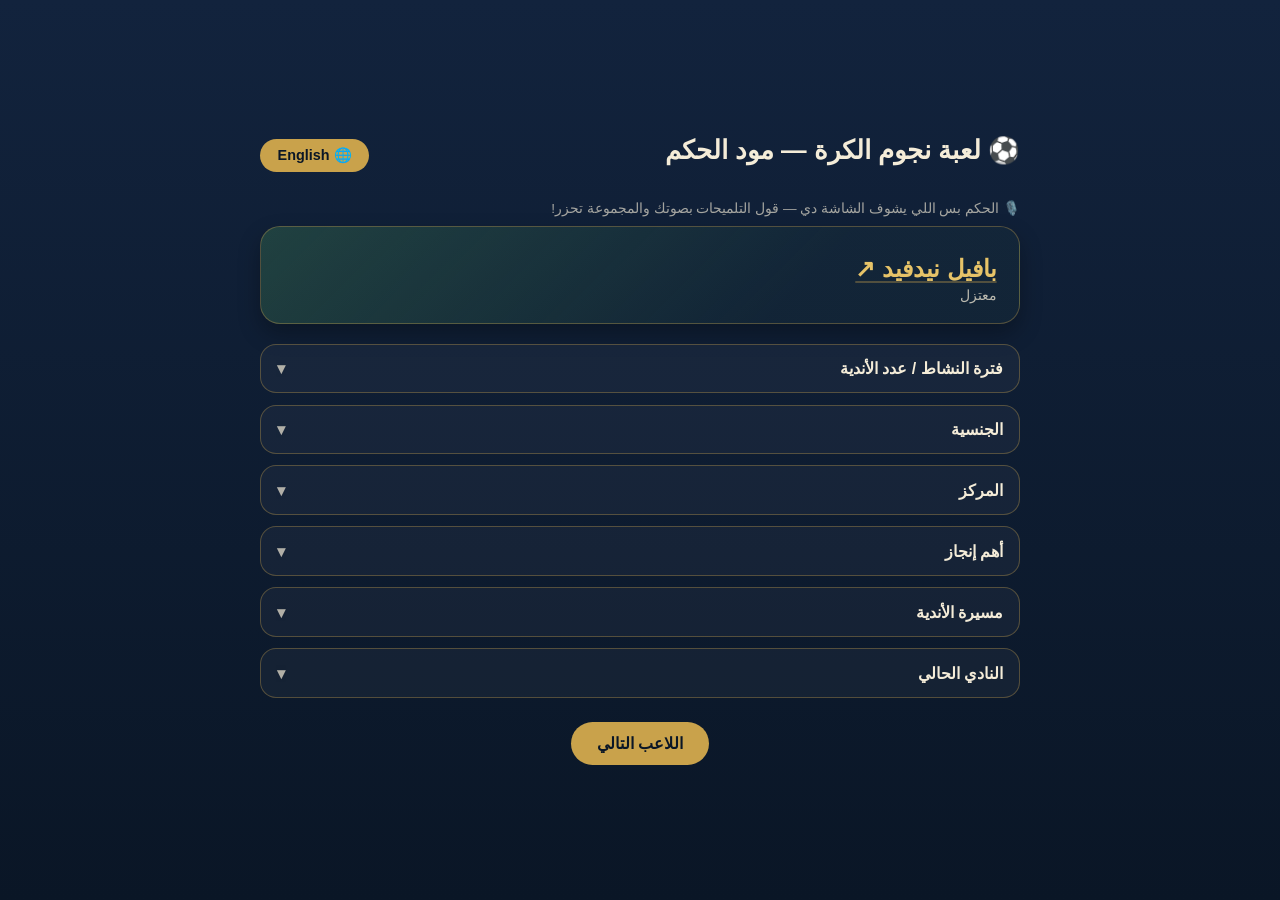
==== index.html @ 00345438 "Add files via upload" ====
<!DOCTYPE html>
<html lang="ar" dir="rtl">
<head>
<meta charset="UTF-8">
<meta name="viewport" content="width=device-width, initial-scale=1, viewport-fit=cover">
<title>لعبة نجوم الكرة — مود الحكم</title>
<link rel="stylesheet" href="style.css">
</head>
<body>
<div id="app"><div class="wrap" id="root"></div></div>

<!-- بيانات اللاعبين: عدّل في الملف ده بس عشان تضيف/تعدّل لاعبين -->
<script src="players-data.js"></script>
<!-- منطق اللعبة نفسه -->
<script src="app.js"></script>
</body>
</html>
---- style.css ----
:root {
  --navy: #12233d;
  --navy-deep: #0a1626;
  --parchment: #f4ecd8;
  --gold: #c9a24b;
  --gold-bright: #e6c368;
  --stamp-red: #a3372c;
  --green: #4c995a;
  --line: rgba(201,162,75,0.35);
  --r-card: 1.25rem;
  --r-inner: 1rem;
  --shadow-card: 0 10px 22px rgba(0,0,0,0.28);
  --shadow-lift: 0 14px 30px rgba(0,0,0,0.4);
}

* { box-sizing: border-box; }

html, body { height: 100%; margin: 0; }

body {
  font-family: Tahoma, "Segoe UI", "Segoe UI Arabic", Arial, sans-serif;
  background: linear-gradient(180deg, var(--navy) 0%, var(--navy-deep) 100%);
  color: var(--parchment);
  min-height: 100vh;
  padding-top: env(safe-area-inset-top, 0px);
  padding-bottom: env(safe-area-inset-bottom, 0px);
}

#app {
  display: flex;
  align-items: safe center;
  justify-content: safe center;
  min-height: 100vh;
  padding: 1.5rem 1rem;
}

.wrap { width: 100%; max-width: 760px; margin: 0 auto; }

h1, h2, h3 { font-weight: 800; margin: 0 0 0.75rem; }
h1 { font-size: 1.6rem; }
h2 { font-size: 1.25rem; }
p { line-height: 1.7; margin: 0.4rem 0; }

.topbar {
  display: flex; justify-content: space-between; align-items: center;
  margin-bottom: 1.25rem; gap: 0.75rem; flex-wrap: wrap;
}

.langbtn, .backbtn {
  border-radius: 999px;
  padding: 0.5rem 1.1rem;
  background: var(--gold);
  color: var(--navy-deep);
  border: none;
  font-weight: 800;
  cursor: pointer;
  transition: transform 0.15s ease;
  font-family: inherit;
  font-size: 0.9rem;
}
.langbtn:hover, .backbtn:hover { transform: scale(1.02); box-shadow: var(--shadow-lift); }

.card {
  border-radius: var(--r-card);
  box-shadow: var(--shadow-card);
  transition: transform 0.15s ease, box-shadow 0.15s ease;
  padding: 1.5rem;
  cursor: pointer;
  border: 1px solid var(--line);
}
.card:hover { transform: scale(1.02); box-shadow: var(--shadow-lift); }

.cat-grid { display: grid; grid-template-columns: 1fr 1fr; gap: 1.1rem; }
@media (max-width: 560px) { .cat-grid { grid-template-columns: 1fr; } }

.cat-card.red { background: linear-gradient(135deg, rgba(163,55,44,0.32), rgba(163,55,44,0.05) 70%); }
.cat-card.green { background: linear-gradient(135deg, rgba(76,153,90,0.32), rgba(76,153,90,0.05) 70%); }

.emoji-circle {
  width: 2.25rem; height: 2.25rem;
  background: rgba(255,255,255,0.14);
  border-radius: 50%;
  display: flex; align-items: center; justify-content: center;
  font-size: 1.2rem;
  margin-bottom: 0.6rem;
}

.pill-btn {
  border-radius: 999px;
  border: none;
  padding: 0.75rem 1.6rem;
  font-weight: 800;
  cursor: pointer;
  transition: transform 0.15s ease, box-shadow 0.15s ease;
  font-family: inherit;
  font-size: 1rem;
}
.pill-btn:hover { transform: scale(1.02); box-shadow: var(--shadow-lift); }
.pill-gold { background: var(--gold); color: var(--navy-deep); }
.pill-red { background: var(--stamp-red); color: var(--parchment); }

.progress-track {
  width: 100%; height: 0.6rem;
  border-radius: 999px;
  background: rgba(255,255,255,0.1);
  overflow: hidden;
  margin: 0.75rem 0 1.25rem;
}
.progress-fill {
  height: 100%;
  border-radius: 999px;
  background: linear-gradient(90deg, var(--stamp-red), var(--gold), var(--green));
  transition: width 0.3s ease;
}

.quiz-card {
  border-radius: var(--r-card);
  box-shadow: var(--shadow-card);
  background: linear-gradient(135deg, rgba(201,162,75,0.18), rgba(201,162,75,0.03) 70%);
  border: 1px solid var(--line);
  padding: 1.5rem;
}

.hints-list { margin: 0.75rem 0 1.1rem; display: flex; flex-direction: column; gap: 0.55rem; }
.hint-line {
  border-radius: var(--r-inner);
  border: 1px solid var(--line);
  background: rgba(255,255,255,0.05);
  padding: 0.7rem 0.9rem;
  display: flex; gap: 0.6rem; align-items: baseline;
}
.hint-line .hl-label { font-weight: 800; color: var(--gold-bright); flex-shrink: 0; }
.hint-line .hl-value { opacity: 0.95; }

.choices { display: flex; flex-direction: column; gap: 0.6rem; margin-top: 0.4rem; }
.choice-btn {
  border-radius: var(--r-inner);
  border: 1.5px solid var(--line);
  background: rgba(255,255,255,0.05);
  color: var(--parchment);
  padding: 0.85rem 1rem;
  font-family: inherit;
  font-size: 1rem;
  font-weight: 600;
  cursor: pointer;
  transition: transform 0.15s ease, box-shadow 0.15s ease, background 0.15s ease;
  text-align: start;
}
.choice-btn:hover:not(:disabled) { transform: scale(1.02); box-shadow: var(--shadow-lift); }
.choice-btn.correct { background: rgba(76,153,90,0.45); border-color: var(--green); }
.choice-btn.wrong { background: rgba(163,55,44,0.45); border-color: var(--stamp-red); }
.choice-btn:disabled { cursor: default; }

.type-row { display: flex; gap: 0.6rem; margin-top: 1rem; }
.type-row input {
  flex: 1;
  border-radius: var(--r-inner);
  border: 1.5px solid var(--line);
  background: rgba(255,255,255,0.06);
  color: var(--parchment);
  padding: 0.75rem 1rem;
  font-family: inherit;
  font-size: 1rem;
}
.type-row input::placeholder { color: rgba(244,236,216,0.5); }

.reveal-panel {
  margin-top: 1.1rem;
  border-radius: var(--r-inner);
  border: 1px solid var(--line);
  padding: 1rem 1.1rem;
  background: rgba(255,255,255,0.06);
}
.feedback { font-weight: 800; margin-bottom: 0.4rem; }
.feedback.ok { color: var(--green); }
.feedback.bad { color: #e08a80; }
.reveal-name { font-size: 1.2rem; font-weight: 800; margin-bottom: 0.3rem; }

.ref-header {
  border-radius: var(--r-card);
  box-shadow: var(--shadow-card);
  background: linear-gradient(135deg, rgba(76,153,90,0.28), rgba(76,153,90,0.05) 70%);
  border: 1px solid var(--line);
  padding: 1.25rem 1.4rem;
  margin-bottom: 1.25rem;
}
.ref-name { font-size: 1.5rem; font-weight: 800; }
.ref-sub { opacity: 0.75; font-size: 0.9rem; margin-top: 0.2rem; }

.hint-card {
  border-radius: var(--r-inner);
  border: 1px solid var(--line);
  margin-bottom: 0.7rem;
  overflow: hidden;
  transition: transform 0.15s ease, box-shadow 0.15s ease;
  background: rgba(255,255,255,0.04);
}
.hint-card:hover { transform: scale(1.01); box-shadow: var(--shadow-lift); }
.hint-head {
  display: flex; align-items: center; gap: 0.7rem;
  padding: 0.9rem 1rem;
  cursor: pointer;
  font-weight: 800;
}
.hint-body { padding: 0 1rem 1rem; display: none; line-height: 1.7; }
.hint-card.open .hint-body { display: block; }
.hint-arrow { margin-inline-start: auto; transition: transform 0.15s ease; opacity: 0.7; }
.hint-card.open .hint-arrow { transform: rotate(180deg); }

.footer-actions { margin-top: 1.5rem; text-align: center; }
.small-note { opacity: 0.65; font-size: 0.85rem; margin-top: 0.5rem; }
a.wiki-link {
  display: inline-block;
  margin-top: 0.5rem;
  color: var(--navy-deep);
  background: var(--gold-bright);
  text-decoration: none;
  font-weight: 800;
  padding: 0.5rem 1rem;
  border-radius: 999px;
  transition: transform 0.15s ease, box-shadow 0.15s ease;
}
a.wiki-link:hover { transform: scale(1.02); box-shadow: var(--shadow-lift); }
a.ref-name-link {
  display: inline-block;
  background: none;
  color: var(--gold-bright);
  padding: 0;
  border-radius: 0;
  font-size: inherit;
  text-decoration: underline;
  text-decoration-color: var(--line);
  text-underline-offset: 4px;
}
a.ref-name-link:hover { transform: none; box-shadow: none; color: var(--gold); }
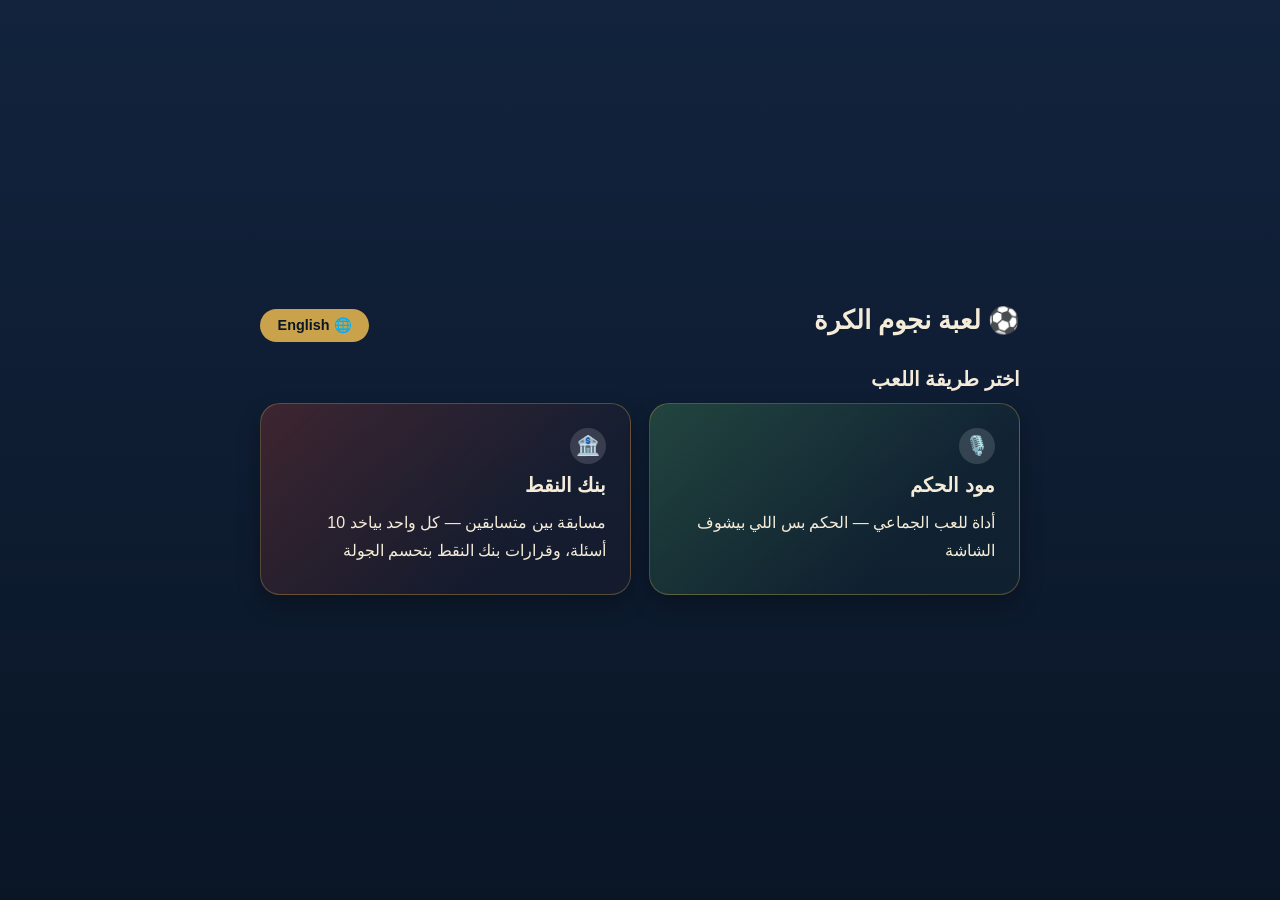
==== commit 11cb5b73: "Add files via upload" ====
--- a/index.html
+++ b/index.html
@@ -11,7 +11,9 @@
 
 <!-- بيانات اللاعبين: عدّل في الملف ده بس عشان تضيف/تعدّل لاعبين -->
 <script src="players-data.js"></script>
-<!-- منطق اللعبة نفسه -->
+<!-- منطق اللعبة المشترك + مود الحكم -->
 <script src="app.js"></script>
+<!-- مود بنك النقط -->
+<script src="bank.js"></script>
 </body>
 </html>
--- a/style.css
+++ b/style.css
@@ -232,4 +232,51 @@
   text-decoration-color: var(--line);
   text-underline-offset: 4px;
 }
-a.ref-name-link:hover { transform: none; box-shadow: none; color: var(--gold); }+a.ref-name-link:hover { transform: none; box-shadow: none; color: var(--gold); }
+
+/* ======= بنك النقط ======= */
+.pill-green { background: var(--green); color: var(--parchment); }
+.pill-bank { background: var(--gold-bright); color: var(--navy-deep); }
+.pill-outline { background: rgba(255,255,255,0.08); color: var(--parchment); border: 1.5px solid var(--line); }
+.pill-btn:disabled {
+  opacity: 0.4;
+  cursor: default;
+  transform: none !important;
+  box-shadow: none !important;
+}
+
+.match-tracker {
+  display: flex; justify-content: space-between; align-items: center;
+  flex-wrap: wrap; gap: 0.5rem;
+  background: rgba(255,255,255,0.05);
+  border: 1px solid var(--line);
+  border-radius: var(--r-inner);
+  padding: 0.6rem 1rem;
+  margin-bottom: 1rem;
+  font-size: 0.9rem;
+}
+.match-tracker .mt-score { font-weight: 800; }
+
+.score-bar {
+  display: grid; grid-template-columns: 1fr 1fr; gap: 0.75rem;
+  margin-bottom: 1rem;
+}
+.score-box {
+  border-radius: var(--r-inner);
+  border: 1px solid var(--line);
+  padding: 0.8rem;
+  text-align: center;
+}
+.score-box.risk { background: linear-gradient(135deg, rgba(163,55,44,0.28), rgba(163,55,44,0.04) 70%); }
+.score-box.banked { background: linear-gradient(135deg, rgba(76,153,90,0.28), rgba(76,153,90,0.04) 70%); }
+.score-label { font-size: 0.8rem; opacity: 0.8; margin-bottom: 0.2rem; }
+.score-val { font-size: 1.6rem; font-weight: 800; }
+
+.bank-actions {
+  display: grid; grid-template-columns: 1fr 1fr 1fr; gap: 0.6rem;
+  margin: 1.1rem 0 0.5rem;
+}
+.bank-actions .pill-btn { padding: 0.75rem 0.5rem; font-size: 0.95rem; }
+@media (max-width: 480px) {
+  .bank-actions { grid-template-columns: 1fr; }
+}
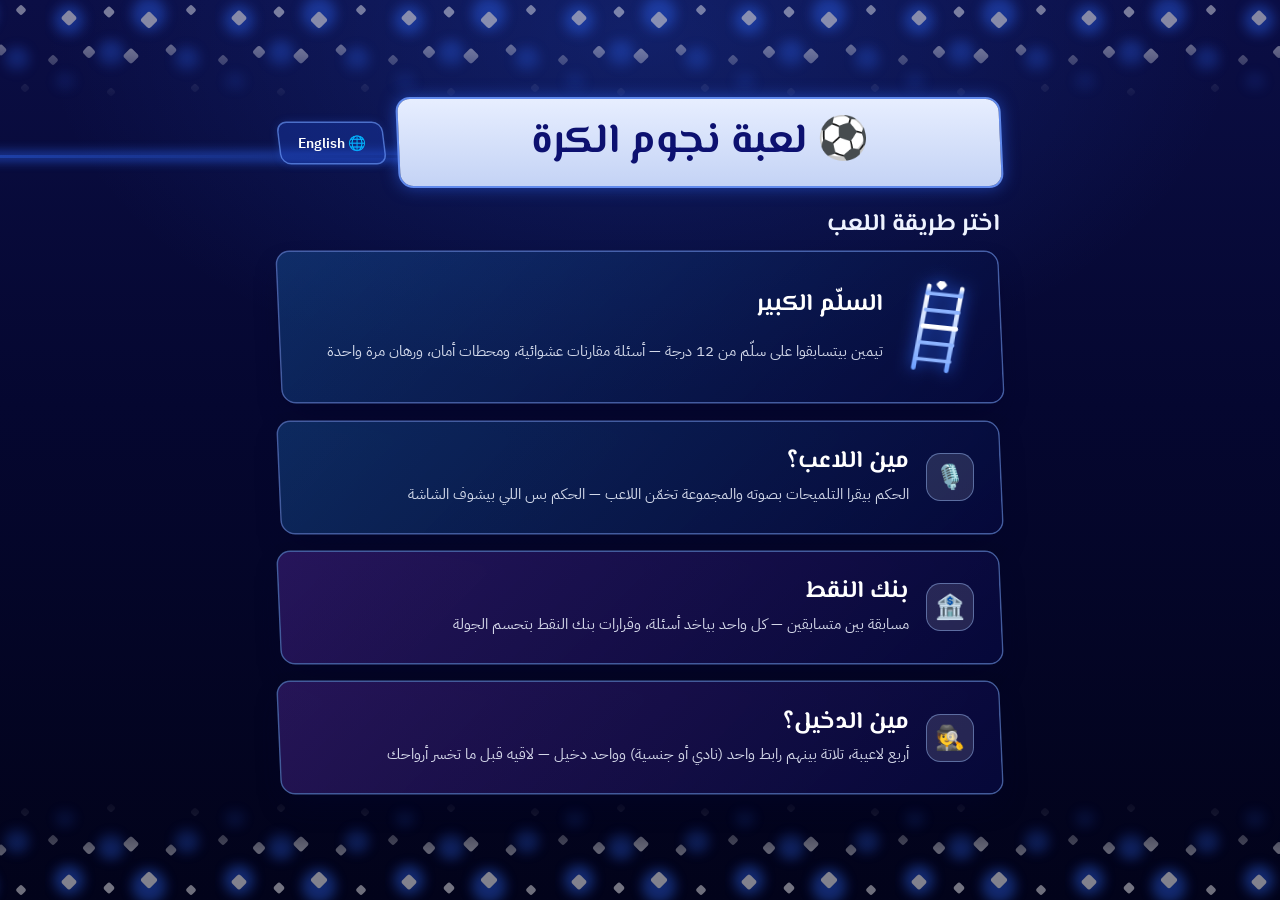
==== commit 1a32e224: "Add files via upload" ====
--- a/index.html
+++ b/index.html
@@ -3,7 +3,16 @@
 <head>
 <meta charset="UTF-8">
 <meta name="viewport" content="width=device-width, initial-scale=1, viewport-fit=cover">
-<title>لعبة نجوم الكرة — مود الحكم</title>
+<title>لعبة نجوم الكرة</title>
+<meta name="description" content="لعبة أسئلة كرة قدم جماعية: مود الحكم، بنك النقط، والسلّم الكبير.">
+<meta name="theme-color" content="#080a42">
+<meta property="og:title" content="لعبة نجوم الكرة">
+<meta property="og:description" content="مود الحكم وبنك النقط والسلّم الكبير — تحدّي أصحابك في معلومات الكرة.">
+<link rel="icon" href="data:image/svg+xml,%3Csvg xmlns='http://www.w3.org/2000/svg' viewBox='0 0 100 100'%3E%3Crect width='100' height='100' rx='22' fill='%231a2fc0'/%3E%3Ctext x='50' y='68' font-size='58' text-anchor='middle'%3E%E2%9A%BD%3C/text%3E%3C/svg%3E">
+<!-- خطوط: El Messiri للعناوين، IBM Plex Sans Arabic للنصوص. لو النت قطع بتتحول لـ Tahoma -->
+<link rel="preconnect" href="https://fonts.googleapis.com">
+<link rel="preconnect" href="https://fonts.gstatic.com" crossorigin>
+<link href="https://fonts.googleapis.com/css2?family=El+Messiri:wght@600;700&family=IBM+Plex+Sans+Arabic:wght@400;500;600;700&display=swap" rel="stylesheet">
 <link rel="stylesheet" href="style.css">
 </head>
 <body>
@@ -11,9 +20,19 @@
 
 <!-- بيانات اللاعبين: عدّل في الملف ده بس عشان تضيف/تعدّل لاعبين -->
 <script src="players-data.js"></script>
+<!-- بيانات البطولات والدوريات: عدّل هنا عشان تضيف/تعدّل بطولة -->
+<script src="competitions-data.js"></script>
+<!-- بيانات الأندية: عدّل هنا عشان تضيف/تعدّل نادي -->
+<script src="clubs-data.js"></script>
+<!-- بيانات الهدافين التاريخيين والأرقام القياسية: عدّل هنا عشان تضيف/تعدّل رقم -->
+<script src="records-scorers-data.js"></script>
+<!-- مود السلّم الكبير (لازم يتحمّل قبل app.js لأن الصفحة الرئيسية بتقرا نصوصه) -->
+<script src="ladder.js"></script>
 <!-- منطق اللعبة المشترك + مود الحكم -->
 <script src="app.js"></script>
 <!-- مود بنك النقط -->
 <script src="bank.js"></script>
+<!-- مود مين الدخيل؟ (لازم بعد bank.js) -->
+<script src="intruder.js"></script>
 </body>
 </html>
--- a/style.css
+++ b/style.css
@@ -1,282 +1,269 @@
+/* ======= لعبة نجوم الكرة — ستايل "استوديو المسابقات": أزرق ليلي + لوحات بيضا مائلة + توهج نيون ======= */
 :root {
-  --navy: #12233d;
-  --navy-deep: #0a1626;
-  --parchment: #f4ecd8;
-  --gold: #c9a24b;
-  --gold-bright: #e6c368;
-  --stamp-red: #a3372c;
-  --green: #4c995a;
-  --line: rgba(201,162,75,0.35);
-  --r-card: 1.25rem;
-  --r-inner: 1rem;
-  --shadow-card: 0 10px 22px rgba(0,0,0,0.28);
-  --shadow-lift: 0 14px 30px rgba(0,0,0,0.4);
-}
+  --navy: #0a0c3c;
+  --navy-deep: #03041c;
+  --parchment: #eef3ff;
+  --gold: #3d7bff;          /* لون التمييز الوحيد: أزرق كهربي (اسم المتغير قديم عشان باقي الملفات) */
+  --gold-bright: #8db4ff;
+  --stamp-red: #ff5468;
+  --green: #27d68c;
+  --ink: #0d1170;
+  --glow: #2f6bff;
+  --line: rgba(120,165,255,0.38);
+  --r-card: 1.1rem;
+  --r-inner: 0.75rem;
+  --r-chip: 0.5rem;
+  --sk: -7deg;
+  --skp: -2.5deg;
+  --halo: 0 0 0 2px rgba(110,155,255,0.85), 0 0 16px 2px rgba(47,107,255,0.5);
+  --halo-up: 0 0 0 2px rgba(150,185,255,1), 0 0 24px 4px rgba(47,107,255,0.7);
+  --shadow-card: 0 14px 30px -10px rgba(2,4,40,0.7);
+  --shadow-lift: 0 20px 38px -12px rgba(2,4,40,0.85);
+  --ease: cubic-bezier(0.2, 0.8, 0.2, 1);
+  --font-display: "El Messiri", "IBM Plex Sans Arabic", Tahoma, sans-serif;
+}
+html[dir="rtl"] { --sk: 7deg; --skp: 2.5deg; }
 
 * { box-sizing: border-box; }
-
-html, body { height: 100%; margin: 0; }
+html { min-height: 100%; background: #02031a; }
+html, body { margin: 0; overflow-x: hidden; }
 
 body {
-  font-family: Tahoma, "Segoe UI", "Segoe UI Arabic", Arial, sans-serif;
-  background: linear-gradient(180deg, var(--navy) 0%, var(--navy-deep) 100%);
+  font-family: "IBM Plex Sans Arabic", Tahoma, "Segoe UI", "Segoe UI Arabic", Arial, sans-serif;
+  font-variant-numeric: tabular-nums;
+  -webkit-font-smoothing: antialiased;
+  background:
+    radial-gradient(60rem 36rem at 50% 4%, rgba(47,107,255,0.20), transparent 62%),
+    linear-gradient(180deg, #0b0e45 0%, #050730 45%, #02031a 100%);
+  background-color: #02031a;
+  background-repeat: no-repeat;
+  background-attachment: fixed;
   color: var(--parchment);
-  min-height: 100vh;
+  min-height: 100vh; min-height: 100dvh;
   padding-top: env(safe-area-inset-top, 0px);
   padding-bottom: env(safe-area-inset-bottom, 0px);
-}
-
-#app {
-  display: flex;
-  align-items: safe center;
-  justify-content: safe center;
-  min-height: 100vh;
-  padding: 1.5rem 1rem;
-}
-
-.wrap { width: 100%; max-width: 760px; margin: 0 auto; }
-
-h1, h2, h3 { font-weight: 800; margin: 0 0 0.75rem; }
-h1 { font-size: 1.6rem; }
-h2 { font-size: 1.25rem; }
-p { line-height: 1.7; margin: 0.4rem 0; }
-
-.topbar {
-  display: flex; justify-content: space-between; align-items: center;
-  margin-bottom: 1.25rem; gap: 0.75rem; flex-wrap: wrap;
-}
-
-.langbtn, .backbtn {
-  border-radius: 999px;
-  padding: 0.5rem 1.1rem;
-  background: var(--gold);
-  color: var(--navy-deep);
-  border: none;
-  font-weight: 800;
-  cursor: pointer;
-  transition: transform 0.15s ease;
-  font-family: inherit;
-  font-size: 0.9rem;
-}
-.langbtn:hover, .backbtn:hover { transform: scale(1.02); box-shadow: var(--shadow-lift); }
-
-.card {
-  border-radius: var(--r-card);
-  box-shadow: var(--shadow-card);
-  transition: transform 0.15s ease, box-shadow 0.15s ease;
-  padding: 1.5rem;
-  cursor: pointer;
-  border: 1px solid var(--line);
-}
-.card:hover { transform: scale(1.02); box-shadow: var(--shadow-lift); }
-
-.cat-grid { display: grid; grid-template-columns: 1fr 1fr; gap: 1.1rem; }
+  position: relative;
+}
+
+/* شرايط الإضاءة (الـ bokeh) فوق وتحت */
+body::before, body::after {
+  content: ""; position: fixed; left: 0; right: 0; height: 104px; z-index: 0; pointer-events: none; opacity: 0.5;
+  background: url("data:image/svg+xml,%3Csvg xmlns='http://www.w3.org/2000/svg' width='170' height='110'%3E%3Cdefs%3E%3Cfilter id='b' x='-60%25' y='-60%25' width='220%25' height='220%25'%3E%3CfeGaussianBlur stdDeviation='6'/%3E%3C/filter%3E%3C/defs%3E%3Cg filter='url(%23b)' fill='%232f6bff' opacity='.75'%3E%3Ccircle cx='24' cy='20' r='15'/%3E%3Ccircle cx='104' cy='14' r='17'/%3E%3Ccircle cx='66' cy='54' r='13'/%3E%3Ccircle cx='142' cy='60' r='12'/%3E%3Ccircle cx='20' cy='84' r='10'/%3E%3C/g%3E%3Cg fill='%23fff'%3E%3Crect width='12' height='12' rx='3' transform='translate(24 18) rotate(45) translate(-6 -6)'/%3E%3Crect width='9' height='9' rx='2.5' transform='translate(64 12) rotate(45) translate(-4.5 -4.5)' opacity='.9'/%3E%3Crect width='13' height='13' rx='3' transform='translate(104 20) rotate(45) translate(-6.5 -6.5)'/%3E%3Crect width='8' height='8' rx='2' transform='translate(146 10) rotate(45) translate(-4 -4)' opacity='.85'/%3E%3Crect width='10' height='10' rx='3' transform='translate(44 52) rotate(45) translate(-5 -5)' opacity='.9'/%3E%3Crect width='12' height='12' rx='3' transform='translate(86 56) rotate(45) translate(-6 -6)'/%3E%3Crect width='9' height='9' rx='2.5' transform='translate(126 50) rotate(45) translate(-4.5 -4.5)' opacity='.8'/%3E%3Crect width='8' height='8' rx='2' transform='translate(8 60) rotate(45) translate(-4 -4)' opacity='.7'/%3E%3Crect width='7' height='7' rx='2' transform='translate(66 92) rotate(45) translate(-3.5 -3.5)' opacity='.55'/%3E%3Crect width='7' height='7' rx='2' transform='translate(150 88) rotate(45) translate(-3.5 -3.5)' opacity='.5'/%3E%3C/g%3E%3C/svg%3E") repeat-x center top / 170px 110px;
+}
+body::before { top: 0; -webkit-mask-image: linear-gradient(#000 35%, transparent); mask-image: linear-gradient(#000 35%, transparent); }
+body::after { bottom: 0; transform: scaleY(-1); -webkit-mask-image: linear-gradient(#000 35%, transparent); mask-image: linear-gradient(#000 35%, transparent); }
+
+#app { display: flex; align-items: safe center; justify-content: safe center; min-height: 100vh; min-height: 100dvh; padding: 5rem 1rem 5.5rem; position: relative; z-index: 1; }
+.wrap { width: 100%; max-width: 720px; margin: 0 auto; }
+
+h1, h2, h3 { font-family: var(--font-display); font-weight: 700; margin: 0 0 0.75rem; line-height: 1.25; text-wrap: balance; }
+h1 { font-size: clamp(1.9rem, 6vw, 2.6rem); }
+h2 { font-size: 1.5rem; }
+h3 { font-size: 1.15rem; color: var(--gold-bright); }
+p { line-height: 1.75; margin: 0.4rem 0; max-width: 65ch; text-wrap: pretty; }
+html[lang="en"] :is(h1, h2) { text-transform: uppercase; letter-spacing: 0.02em; }
+html[lang="en"] .quiz-card > h2 { font-size: 1.3rem; }
+
+/* ---------- مبدأ "اللوحة المائلة": الخلفية على ::before عشان النص يفضل مستقيم ---------- */
+.pill-btn, .choice-btn, .langbtn, .backbtn, .feedback, .card, .ref-header, .intr-link,
+.quiz-card > :is(h1, h2), .topbar h1 { position: relative; isolation: isolate; }
+.pill-btn::before, .choice-btn::before, .langbtn::before, .backbtn::before, .feedback::before, .card::before, .ref-header::before, .intr-link::before,
+.quiz-card > :is(h1, h2)::before, .topbar h1::before {
+  content: ""; position: absolute; inset: 0; z-index: -1; pointer-events: none;
+  transform: skewX(var(--sk)); border-radius: 0.55rem;
+  background: var(--bg, #fff); box-shadow: var(--fx, var(--halo));
+  transition: box-shadow 0.25s var(--ease), background 0.25s;
+}
+.card::before, .ref-header::before, .intr-link::before, .quiz-card > :is(h1, h2)::before, .topbar h1::before { transform: skewX(var(--skp)); border-radius: 0.8rem; }
+
+/* ---------- العناوين = لوحة بيضا + خط مضيء بيخرج لحد حافة الشاشة ---------- */
+.quiz-card > :is(h1, h2), .topbar h1, .intr-link {
+  --bg: linear-gradient(180deg, #e7eeff, #c4d3f5);
+  color: var(--ink); text-align: center; padding: 1.1rem 1.6rem; margin-bottom: 1.4rem;
+}
+.topbar h1 { flex: 1 1 60%; margin: 0; }
+.quiz-card > :is(h1, h2)::after, .topbar h1::after, .intr-link::after {
+  content: ""; position: absolute; top: 64%; height: 3px; width: 100vw; z-index: -2; pointer-events: none;
+  inset-inline-end: 50%; background: linear-gradient(to left, var(--glow), rgba(47,107,255,0));
+  box-shadow: 0 0 12px 1px var(--glow);
+}
+html[dir="rtl"] .quiz-card > :is(h1, h2)::after, html[dir="rtl"] .topbar h1::after, html[dir="rtl"] .intr-link::after { background: linear-gradient(to right, var(--glow), rgba(47,107,255,0)); }
+.topbar h1::after { inset-inline-end: auto; inset-inline-start: 50%; }
+
+.topbar { display: flex; justify-content: space-between; align-items: center; margin-bottom: 1.5rem; gap: 1rem; flex-wrap: wrap; }
+
+/* ---------- الأزرار ---------- */
+.pill-btn, .choice-btn, .langbtn, .backbtn { border: none; background: transparent; cursor: pointer; font-family: inherit; transition: transform 0.2s var(--ease), filter 0.2s; }
+.pill-btn:hover:not(:disabled), .choice-btn:hover:not(:disabled), .langbtn:hover, .backbtn:hover { transform: translateY(-2px); }
+.pill-btn:hover:not(:disabled)::before, .choice-btn:hover:not(:disabled)::before, .langbtn:hover::before, .backbtn:hover::before { box-shadow: var(--halo-up); }
+.pill-btn:active:not(:disabled), .choice-btn:active:not(:disabled), .langbtn:active, .backbtn:active { transform: scale(0.97); transition-duration: 0.08s; }
+
+.langbtn, .backbtn { --bg: rgba(30,70,200,0.35); --fx: 0 0 0 1.5px rgba(110,155,255,0.65), 0 0 10px rgba(47,107,255,0.3); color: #fff; padding: 0.55rem 1.1rem; font-weight: 600; font-size: 0.9rem; }
+
+.pill-btn { color: var(--ink); padding: 0.8rem 1.9rem; min-height: 3rem; font-family: var(--font-display); font-weight: 700; font-size: 1.15rem; --bg: linear-gradient(180deg, #e7eeff, #c6d5f6); }
+html[lang="en"] .pill-btn { text-transform: uppercase; letter-spacing: 0.03em; }
+.pill-gold { --bg: linear-gradient(180deg, #e7eeff, #c6d5f6); }
+.pill-bank { --bg: linear-gradient(180deg, #5b92ff, #2f6bff); color: #fff; }
+.pill-green { --bg: linear-gradient(180deg, #4ff0aa, #1fc47e); color: #032414; --fx: 0 0 0 2px rgba(150,255,210,0.9), 0 0 20px 3px rgba(39,214,140,0.6); }
+.pill-red { --bg: linear-gradient(180deg, #ff7384, #ee3f56); color: #fff; --fx: 0 0 0 2px rgba(255,160,170,0.9), 0 0 20px 3px rgba(255,84,104,0.6); }
+.pill-outline { --bg: rgba(255,255,255,0.05); color: var(--parchment); --fx: 0 0 0 1.5px rgba(110,155,255,0.45); }
+.pill-btn:disabled { opacity: 0.4; cursor: default; transform: none !important; }
+.pill-btn:disabled::before { box-shadow: none !important; }
+
+/* ---------- الاختيارات = شرايط بيضا بحروف A/B/C/D ---------- */
+.choices { display: flex; flex-direction: column; gap: 0.85rem; margin-top: 0.6rem; counter-reset: opt; }
+.choice-btn { --bg: linear-gradient(180deg, #e3ebff, #c2d1f2); color: var(--ink); min-height: 3.2rem; padding: 0.75rem 3.4rem; font-size: 1.05rem; font-weight: 600; text-align: center; }
+.choice-btn::after { counter-increment: opt; content: counter(opt, upper-alpha); position: absolute; inset-inline-start: 1.3rem; top: 50%; transform: translateY(-50%); font-family: var(--font-display); font-weight: 700; font-size: 1.1rem; color: var(--glow); }
+.choices.order .choice-btn::after { display: none; }
+.choice-btn:disabled { cursor: default; }
+.choice-btn:disabled:not(.correct):not(.wrong) { opacity: 0.72; }
+.choice-btn.correct { --bg: linear-gradient(180deg, #4ff0aa, #1fc47e); --fx: 0 0 0 2px rgba(150,255,210,0.95), 0 0 22px 4px rgba(39,214,140,0.65); color: #032414; }
+.choice-btn.wrong { --bg: linear-gradient(180deg, #ff7384, #ee3f56); --fx: 0 0 0 2px rgba(255,160,170,0.95), 0 0 22px 4px rgba(255,84,104,0.6); color: #fff; }
+.choice-btn.correct::after, .choice-btn.wrong::after { color: inherit; }
+
+/* ---------- الكروت ---------- */
+.card { cursor: pointer; padding: 1.6rem 1.5rem; --bg: linear-gradient(135deg, rgba(40,80,220,0.34), rgba(6,9,60,0.88)); --fx: 0 0 0 1.5px rgba(120,165,255,0.55), 0 14px 30px -10px rgba(2,4,40,0.8); transition: transform 0.25s var(--ease); }
+.card:hover { transform: translateY(-4px); --fx: var(--halo); }
+.cat-grid { display: grid; grid-template-columns: 1fr 1fr; gap: 1.4rem; }
 @media (max-width: 560px) { .cat-grid { grid-template-columns: 1fr; } }
-
-.cat-card.red { background: linear-gradient(135deg, rgba(163,55,44,0.32), rgba(163,55,44,0.05) 70%); }
-.cat-card.green { background: linear-gradient(135deg, rgba(76,153,90,0.32), rgba(76,153,90,0.05) 70%); }
-
-.emoji-circle {
-  width: 2.25rem; height: 2.25rem;
-  background: rgba(255,255,255,0.14);
-  border-radius: 50%;
-  display: flex; align-items: center; justify-content: center;
-  font-size: 1.2rem;
-  margin-bottom: 0.6rem;
-}
-
-.pill-btn {
-  border-radius: 999px;
-  border: none;
-  padding: 0.75rem 1.6rem;
-  font-weight: 800;
-  cursor: pointer;
-  transition: transform 0.15s ease, box-shadow 0.15s ease;
-  font-family: inherit;
-  font-size: 1rem;
-}
-.pill-btn:hover { transform: scale(1.02); box-shadow: var(--shadow-lift); }
-.pill-gold { background: var(--gold); color: var(--navy-deep); }
-.pill-red { background: var(--stamp-red); color: var(--parchment); }
-
-.progress-track {
-  width: 100%; height: 0.6rem;
-  border-radius: 999px;
-  background: rgba(255,255,255,0.1);
-  overflow: hidden;
-  margin: 0.75rem 0 1.25rem;
-}
-.progress-fill {
-  height: 100%;
-  border-radius: 999px;
-  background: linear-gradient(90deg, var(--stamp-red), var(--gold), var(--green));
-  transition: width 0.3s ease;
-}
-
-.quiz-card {
-  border-radius: var(--r-card);
-  box-shadow: var(--shadow-card);
-  background: linear-gradient(135deg, rgba(201,162,75,0.18), rgba(201,162,75,0.03) 70%);
-  border: 1px solid var(--line);
-  padding: 1.5rem;
-}
-
-.hints-list { margin: 0.75rem 0 1.1rem; display: flex; flex-direction: column; gap: 0.55rem; }
-.hint-line {
-  border-radius: var(--r-inner);
-  border: 1px solid var(--line);
-  background: rgba(255,255,255,0.05);
-  padding: 0.7rem 0.9rem;
-  display: flex; gap: 0.6rem; align-items: baseline;
-}
-.hint-line .hl-label { font-weight: 800; color: var(--gold-bright); flex-shrink: 0; }
-.hint-line .hl-value { opacity: 0.95; }
-
-.choices { display: flex; flex-direction: column; gap: 0.6rem; margin-top: 0.4rem; }
-.choice-btn {
-  border-radius: var(--r-inner);
-  border: 1.5px solid var(--line);
-  background: rgba(255,255,255,0.05);
-  color: var(--parchment);
-  padding: 0.85rem 1rem;
-  font-family: inherit;
-  font-size: 1rem;
-  font-weight: 600;
-  cursor: pointer;
-  transition: transform 0.15s ease, box-shadow 0.15s ease, background 0.15s ease;
-  text-align: start;
-}
-.choice-btn:hover:not(:disabled) { transform: scale(1.02); box-shadow: var(--shadow-lift); }
-.choice-btn.correct { background: rgba(76,153,90,0.45); border-color: var(--green); }
-.choice-btn.wrong { background: rgba(163,55,44,0.45); border-color: var(--stamp-red); }
-.choice-btn:disabled { cursor: default; }
-
-.type-row { display: flex; gap: 0.6rem; margin-top: 1rem; }
-.type-row input {
-  flex: 1;
-  border-radius: var(--r-inner);
-  border: 1.5px solid var(--line);
-  background: rgba(255,255,255,0.06);
-  color: var(--parchment);
-  padding: 0.75rem 1rem;
-  font-family: inherit;
-  font-size: 1rem;
-}
-.type-row input::placeholder { color: rgba(244,236,216,0.5); }
-
-.reveal-panel {
-  margin-top: 1.1rem;
-  border-radius: var(--r-inner);
-  border: 1px solid var(--line);
-  padding: 1rem 1.1rem;
-  background: rgba(255,255,255,0.06);
-}
-.feedback { font-weight: 800; margin-bottom: 0.4rem; }
-.feedback.ok { color: var(--green); }
-.feedback.bad { color: #e08a80; }
-.reveal-name { font-size: 1.2rem; font-weight: 800; margin-bottom: 0.3rem; }
-
-.ref-header {
-  border-radius: var(--r-card);
-  box-shadow: var(--shadow-card);
-  background: linear-gradient(135deg, rgba(76,153,90,0.28), rgba(76,153,90,0.05) 70%);
-  border: 1px solid var(--line);
-  padding: 1.25rem 1.4rem;
-  margin-bottom: 1.25rem;
-}
-.ref-name { font-size: 1.5rem; font-weight: 800; }
-.ref-sub { opacity: 0.75; font-size: 0.9rem; margin-top: 0.2rem; }
-
-.hint-card {
-  border-radius: var(--r-inner);
-  border: 1px solid var(--line);
-  margin-bottom: 0.7rem;
-  overflow: hidden;
-  transition: transform 0.15s ease, box-shadow 0.15s ease;
-  background: rgba(255,255,255,0.04);
-}
-.hint-card:hover { transform: scale(1.01); box-shadow: var(--shadow-lift); }
-.hint-head {
-  display: flex; align-items: center; gap: 0.7rem;
-  padding: 0.9rem 1rem;
-  cursor: pointer;
-  font-weight: 800;
-}
-.hint-body { padding: 0 1rem 1rem; display: none; line-height: 1.7; }
+.cat-card.red { --bg: linear-gradient(135deg, rgba(100,50,180,0.36), rgba(6,9,60,0.88)); }
+.cat-card.green { --bg: linear-gradient(135deg, rgba(30,110,190,0.34), rgba(6,9,60,0.88)); }
+.cat-card h2 { color: #fff; margin-bottom: 0.3rem; }
+.cat-card p { opacity: 0.88; font-size: 0.95rem; }
+/* كل الكروت بعرض كامل بنفس الشكل. السلّم (الأحدث) فوق، والدخيل تحت خالص */
+.cat-grid { grid-template-columns: 1fr; gap: 1.2rem; }
+.cat-card { display: grid; grid-template-columns: auto 1fr; column-gap: 1.1rem; align-items: center; padding: 1.5rem 1.6rem; }
+.cat-card:nth-child(3) { order: -1; padding-block: 1.8rem; }
+.cat-card .emoji-circle, .cat-card .ladder-art { grid-row: span 2; margin: 0; }
+.cat-card h2, .cat-card p { grid-column: 2; margin-block: 0.1rem; }
+.cat-card:nth-child(3) .ladder-art { width: 4.6rem; height: 5.8rem; filter: drop-shadow(0 0 8px rgba(47,107,255,0.9)); transform: rotate(6deg); }
+.cat-card:nth-child(3):hover .ladder-art { transform: rotate(0deg) scale(1.05); }
+.ladder-art { transition: transform 0.35s var(--ease); }
+@media (max-width: 560px) { .cat-card:nth-child(3) .ladder-art { width: 3.4rem; height: 4.4rem; } .cat-card { padding: 1.3rem 1.2rem; column-gap: 0.9rem; } }
+.cat-card { animation: rise 0.55s var(--ease) backwards; }
+.cat-card:nth-child(3) { animation-delay: 0.05s; }
+.cat-card:nth-child(1) { animation-delay: 0.12s; }
+.cat-card:nth-child(2) { animation-delay: 0.19s; }
+.cat-card:nth-child(4) { animation-delay: 0.26s; }
+@keyframes rise { from { opacity: 0; transform: translateY(14px); } }
+.emoji-circle { width: 3rem; height: 3rem; border-radius: 0.9rem; font-size: 1.5rem; background: rgba(255,255,255,0.12); border: 1px solid rgba(160,195,255,0.45); display: flex; align-items: center; justify-content: center; margin-bottom: 0.8rem; }
+
+.quiz-card { padding: 0; background: none; border: 0; box-shadow: none; }
+
+/* ---------- لوحات داكنة (معلومات) ---------- */
+.hints-list { margin: 0.9rem 0 1.2rem; display: flex; flex-direction: column; gap: 0.6rem; }
+.hint-line, .hint-card, .reveal-panel, .score-box, .match-tracker {
+  border: 1px solid var(--line); background: linear-gradient(180deg, rgba(30,46,170,0.2), rgba(5,8,55,0.7)); box-shadow: inset 0 1px 0 rgba(255,255,255,0.08);
+}
+.hint-line { border-radius: var(--r-chip); padding: 0.7rem 0.95rem; display: flex; gap: 0.6rem; align-items: baseline; }
+.hint-line .hl-label { font-weight: 700; color: var(--gold-bright); flex-shrink: 0; }
+.hint-line .hl-value { opacity: 0.96; }
+
+.type-row { display: flex; gap: 0.7rem; margin-top: 1rem; }
+.type-row input, .text-input { width: 100%; border-radius: var(--r-inner); border: 1.5px solid var(--line); background: rgba(3,5,40,0.75); color: var(--parchment); padding: 0.8rem 1rem; font-family: inherit; font-size: 1rem; transition: border-color 0.2s, box-shadow 0.2s; }
+.type-row input { flex: 1; width: auto; }
+.text-input { margin-top: 0.4rem; }
+.type-row input::placeholder, .text-input::placeholder { color: rgba(238,243,255,0.5); }
+.type-row input:focus, .text-input:focus { outline: none; border-color: #8db4ff; box-shadow: 0 0 0 3px rgba(47,107,255,0.4); }
+
+.reveal-panel { margin-top: 1.3rem; border-radius: 1rem 0.5rem 1rem 0.5rem; padding: 1.1rem 1.2rem; }
+.feedback { display: inline-block; font-family: var(--font-display); font-size: 1.25rem; font-weight: 700; padding: 0.3rem 1.5rem; margin-bottom: 0.7rem; color: #03210f; --bg: linear-gradient(180deg, #4ff0aa, #1fc47e); --fx: 0 0 16px rgba(39,214,140,0.6); }
+html[lang="en"] .feedback { text-transform: uppercase; }
+.feedback.ok { color: #032414; }
+.feedback.bad { color: #fff; --bg: linear-gradient(180deg, #ff7384, #ee3f56); --fx: 0 0 16px rgba(255,84,104,0.6); }
+.reveal-name { font-family: var(--font-display); font-weight: 700; font-size: 1.45rem; margin-bottom: 0.3rem; }
+
+.progress-track { width: 100%; height: 0.7rem; border-radius: 999px; background: rgba(255,255,255,0.12); overflow: hidden; margin: 0.75rem 0 1.25rem; }
+.progress-fill { height: 100%; border-radius: 999px; background: linear-gradient(90deg, #ff5468, #3d7bff, #27d68c); box-shadow: 0 0 10px rgba(61,123,255,0.8); transition: width 0.3s ease; }
+
+/* ---------- مود الحكم ---------- */
+.ref-header { padding: 1.4rem 1.6rem; margin-bottom: 1.5rem; text-align: center; --bg: linear-gradient(180deg, #e7eeff, #c4d3f5); --fx: 0 0 0 2px rgba(135,178,255,0.9), 0 0 24px 3px rgba(47,107,255,0.6); color: var(--ink); }
+.ref-name { font-family: var(--font-display); font-size: 1.9rem; font-weight: 700; }
+.ref-sub { opacity: 0.7; font-size: 0.95rem; margin-top: 0.2rem; }
+.hint-card { border-radius: var(--r-inner); margin-bottom: 0.8rem; overflow: hidden; transition: transform 0.2s var(--ease), box-shadow 0.2s var(--ease), border-color 0.2s; }
+.hint-card:hover { transform: translateY(-2px); border-color: rgba(170,200,255,0.8); box-shadow: 0 0 18px rgba(47,107,255,0.45); }
+.hint-head { display: flex; align-items: center; gap: 0.7rem; padding: 0.95rem 1.1rem; cursor: pointer; font-family: var(--font-display); font-weight: 700; font-size: 1.1rem; }
+.hint-body { padding: 0 1.1rem 1.1rem; display: none; line-height: 1.7; }
+.hint-card.open { border-color: rgba(170,200,255,0.85); }
 .hint-card.open .hint-body { display: block; }
-.hint-arrow { margin-inline-start: auto; transition: transform 0.15s ease; opacity: 0.7; }
+.hint-arrow { margin-inline-start: auto; transition: transform 0.2s; opacity: 0.8; }
 .hint-card.open .hint-arrow { transform: rotate(180deg); }
 
-.footer-actions { margin-top: 1.5rem; text-align: center; }
-.small-note { opacity: 0.65; font-size: 0.85rem; margin-top: 0.5rem; }
-a.wiki-link {
-  display: inline-block;
-  margin-top: 0.5rem;
-  color: var(--navy-deep);
-  background: var(--gold-bright);
-  text-decoration: none;
-  font-weight: 800;
-  padding: 0.5rem 1rem;
-  border-radius: 999px;
-  transition: transform 0.15s ease, box-shadow 0.15s ease;
-}
-a.wiki-link:hover { transform: scale(1.02); box-shadow: var(--shadow-lift); }
-a.ref-name-link {
-  display: inline-block;
-  background: none;
-  color: var(--gold-bright);
-  padding: 0;
-  border-radius: 0;
-  font-size: inherit;
-  text-decoration: underline;
-  text-decoration-color: var(--line);
-  text-underline-offset: 4px;
-}
-a.ref-name-link:hover { transform: none; box-shadow: none; color: var(--gold); }
-
-/* ======= بنك النقط ======= */
-.pill-green { background: var(--green); color: var(--parchment); }
-.pill-bank { background: var(--gold-bright); color: var(--navy-deep); }
-.pill-outline { background: rgba(255,255,255,0.08); color: var(--parchment); border: 1.5px solid var(--line); }
-.pill-btn:disabled {
-  opacity: 0.4;
-  cursor: default;
-  transform: none !important;
-  box-shadow: none !important;
-}
-
-.match-tracker {
-  display: flex; justify-content: space-between; align-items: center;
-  flex-wrap: wrap; gap: 0.5rem;
-  background: rgba(255,255,255,0.05);
-  border: 1px solid var(--line);
-  border-radius: var(--r-inner);
-  padding: 0.6rem 1rem;
-  margin-bottom: 1rem;
-  font-size: 0.9rem;
-}
-.match-tracker .mt-score { font-weight: 800; }
-
-.score-bar {
-  display: grid; grid-template-columns: 1fr 1fr; gap: 0.75rem;
-  margin-bottom: 1rem;
-}
-.score-box {
-  border-radius: var(--r-inner);
-  border: 1px solid var(--line);
-  padding: 0.8rem;
-  text-align: center;
-}
-.score-box.risk { background: linear-gradient(135deg, rgba(163,55,44,0.28), rgba(163,55,44,0.04) 70%); }
-.score-box.banked { background: linear-gradient(135deg, rgba(76,153,90,0.28), rgba(76,153,90,0.04) 70%); }
-.score-label { font-size: 0.8rem; opacity: 0.8; margin-bottom: 0.2rem; }
-.score-val { font-size: 1.6rem; font-weight: 800; }
-
-.bank-actions {
-  display: grid; grid-template-columns: 1fr 1fr 1fr; gap: 0.6rem;
-  margin: 1.1rem 0 0.5rem;
-}
-.bank-actions .pill-btn { padding: 0.75rem 0.5rem; font-size: 0.95rem; }
-@media (max-width: 480px) {
-  .bank-actions { grid-template-columns: 1fr; }
-}+.footer-actions { margin-top: 1.6rem; text-align: center; display: flex; justify-content: center; gap: 0.9rem; flex-wrap: wrap; }
+.small-note { opacity: 0.78; font-size: 0.88rem; margin: 0.5rem 0 1rem; }
+a.wiki-link { display: inline-block; margin-top: 0.5rem; color: var(--ink); background: #fff; text-decoration: none; font-weight: 700; padding: 0.5rem 1rem; border-radius: 0.6rem; }
+a.ref-name-link { background: none; color: #1f4fe0; padding: 0; border-radius: 0; font-size: inherit; text-decoration: underline; text-decoration-color: rgba(31,79,224,0.35); text-underline-offset: 6px; }
+a.ref-name-link:hover { color: var(--glow); }
+
+/* ---------- بنك النقط ---------- */
+.match-tracker { display: flex; justify-content: space-between; align-items: center; flex-wrap: wrap; gap: 0.5rem; border-radius: var(--r-inner); padding: 0.65rem 1.1rem; margin-bottom: 1rem; font-size: 0.95rem; }
+.match-tracker .mt-score { font-weight: 700; }
+.score-bar { display: grid; grid-template-columns: 1fr 1fr; gap: 0.85rem; margin-bottom: 1.1rem; }
+.score-box { border-radius: var(--r-inner); padding: 0.85rem; text-align: center; }
+.score-box.risk { background: linear-gradient(135deg, rgba(255,84,104,0.32), rgba(10,14,90,0.5) 75%); }
+.score-box.banked { background: linear-gradient(135deg, rgba(39,214,140,0.30), rgba(10,14,90,0.5) 75%); border-color: rgba(100,235,180,0.55); }
+.score-label { font-size: 0.82rem; opacity: 0.85; margin-bottom: 0.2rem; }
+.score-val { font-family: var(--font-display); font-weight: 700; font-size: 1.9rem; }
+.bank-actions { display: grid; grid-template-columns: 1fr 1fr 1fr; gap: 0.8rem; margin: 1.2rem 0 0.5rem; }
+.bank-actions .pill-btn { padding: 0.75rem 0.5rem; font-size: 1rem; }
+@media (max-width: 480px) { .bank-actions { grid-template-columns: 1fr; } }
+
+/* ---------- السلّم ---------- */
+.lad-track { display: grid; grid-template-columns: repeat(12, 1fr); gap: 4px; margin-top: 0.4rem; align-items: end; }
+.lad-cell { height: 0.8rem; border-radius: 4px; background: rgba(255,255,255,0.14); transition: background 0.35s var(--ease), box-shadow 0.35s var(--ease); }
+.lad-cell.safe { height: 1.15rem; border: 1px solid rgba(170,200,255,0.9); }
+.lad-cell.on { background: linear-gradient(180deg, #5b92ff, #2f6bff); }
+.lad-cell.here { background: #fff; box-shadow: 0 0 12px 2px rgba(150,190,255,0.95); }
+.lad-team-title { margin-top: 1.1rem; }
+.lad-box { margin-bottom: 0.7rem; }
+.quiz-card.center { text-align: center; }
+
+:where(button, input, a, select, [tabindex]):focus-visible { outline: 3px solid #fff; outline-offset: 3px; }
+@media (prefers-reduced-motion: reduce) { *, *::before, *::after { animation: none !important; transition: none !important; } }
+
+
+/* ======= عناصر المودات الجديدة: فلاتر، الدخيل، ملخص البنك ======= */
+.chip-row { display: flex; flex-wrap: wrap; gap: 0.55rem; margin: 0.6rem 0 1.1rem; }
+.chip { font-family: inherit; font-size: 0.92rem; font-weight: 600; color: var(--parchment); background: rgba(30,70,200,0.22); border: 1px solid var(--line); border-radius: 999px; padding: 0.4rem 1.05rem; cursor: pointer; transition: transform 0.2s var(--ease), background 0.2s, border-color 0.2s, box-shadow 0.2s; }
+.chip:hover { transform: translateY(-1px); border-color: #8db4ff; background: rgba(47,107,255,0.35); }
+.chip:active { transform: scale(0.96); }
+.chip.on { background: linear-gradient(180deg, #e7eeff, #c6d5f6); color: var(--ink); border-color: #fff; box-shadow: 0 0 14px rgba(47,107,255,0.65); }
+.pill-sm { min-height: 2.4rem; padding: 0.45rem 1.2rem; font-size: 1rem; }
+.ref-meta { display: flex; justify-content: center; flex-wrap: wrap; gap: 0.3rem 1rem; margin-top: 0.8rem; font-size: 0.85rem; opacity: 0.75; }
+.ref-meta span + span::before { content: "•"; margin-inline-end: 1rem; opacity: 0.5; }
+.ref-tools { display: flex; justify-content: flex-end; margin-bottom: 0.8rem; }
+.ref-nav { margin-top: 1.4rem; }
+
+/* مين الدخيل؟ */
+.intr-hud { display: flex; justify-content: space-between; align-items: center; flex-wrap: wrap; gap: 0.5rem 1rem; border: 1px solid var(--line); background: linear-gradient(180deg, rgba(30,46,170,0.2), rgba(5,8,55,0.7)); border-radius: var(--r-inner); padding: 0.6rem 1.1rem; margin-bottom: 1.2rem; font-size: 0.95rem; }
+.intr-lives { font-size: 1.25rem; letter-spacing: 0.15em; filter: drop-shadow(0 0 6px rgba(255,84,104,0.5)); }
+.intr-link { text-align: center; padding: 1.2rem 1.6rem; margin-bottom: 1.5rem; font-family: var(--font-display); font-weight: 700; font-size: 1.3rem; line-height: 1.6; }
+.intr-link b { color: #1f4fe0; }
+.intr-grid { display: grid; grid-template-columns: 1fr 1fr; gap: 0.9rem; counter-reset: opt; }
+@media (max-width: 560px) { .intr-grid { grid-template-columns: 1fr; } }
+.intr-opt { display: flex; flex-direction: column; align-items: center; justify-content: center; gap: 0.15rem; min-height: 4.2rem; padding: 0.7rem 2.8rem; }
+.intr-sub { display: block; font-size: 0.8rem; font-weight: 500; opacity: 0.65; }
+.choice-btn.intr-opt.is-intruder:disabled { opacity: 1; --bg: linear-gradient(180deg, #4ff0aa, #1fc47e); --fx: 0 0 0 2px rgba(150,255,210,0.95), 0 0 22px 4px rgba(39,214,140,0.65); color: #032414; }
+.choice-btn.intr-opt.is-member:disabled { opacity: 0.55; }
+.choice-btn.intr-opt.is-member.picked:disabled { opacity: 1; --bg: linear-gradient(180deg, #ff7384, #ee3f56); --fx: 0 0 0 2px rgba(255,160,170,0.95), 0 0 22px 4px rgba(255,84,104,0.6); color: #fff; }
+.intr-opt.is-intruder::after, .intr-opt.picked::after { color: inherit; }
+
+/* ملخص ماتش بنك النقط */
+.stats-table { width: 100%; border-collapse: separate; border-spacing: 0 0.4rem; margin: 0.6rem 0 1rem; text-align: center; }
+.stats-table th, .stats-table td { padding: 0.6rem 0.6rem; font-size: 0.95rem; }
+.stats-table thead th { font-family: var(--font-display); font-weight: 700; font-size: 1.1rem; color: var(--gold-bright); }
+.stats-table tbody th { font-weight: 500; font-size: 0.85rem; opacity: 0.8; }
+.stats-table tbody td { font-weight: 700; background: linear-gradient(180deg, rgba(30,46,170,0.2), rgba(5,8,55,0.7)); border-block: 1px solid var(--line); }
+.stats-table tbody td:first-child { border-inline-start: 1px solid var(--line); border-start-start-radius: 0.6rem; border-end-start-radius: 0.6rem; }
+.stats-table tbody td:last-child { border-inline-end: 1px solid var(--line); border-start-end-radius: 0.6rem; border-end-end-radius: 0.6rem; }
+.stats-table td.better { color: #4ff0aa; text-shadow: 0 0 10px rgba(39,214,140,0.65); }
+details.review { margin-top: 1rem; border: 1px solid var(--line); border-radius: var(--r-inner); background: linear-gradient(180deg, rgba(30,46,170,0.2), rgba(5,8,55,0.7)); }
+details.review > summary { cursor: pointer; padding: 0.85rem 1.1rem; font-family: var(--font-display); font-weight: 700; font-size: 1.05rem; list-style: none; }
+details.review > summary::-webkit-details-marker { display: none; }
+details.review[open] > summary { border-bottom: 1px solid var(--line); }
+.review-list { padding: 0.9rem 1rem 1rem; display: flex; flex-direction: column; gap: 0.6rem; max-height: 22rem; overflow-y: auto; }
+.review-item { border-inline-start: 3px solid var(--line); padding: 0.55rem 0.85rem; background: rgba(255,255,255,0.04); border-radius: 0.5rem; font-size: 0.92rem; line-height: 1.6; }
+.review-item.correct { border-color: var(--green); }
+.review-item.wrong { border-color: var(--stamp-red); }
+.review-meta { font-size: 0.8rem; opacity: 0.7; margin-bottom: 0.2rem; }
+.review-ans { color: var(--gold-bright); font-size: 0.88rem; margin-top: 0.2rem; }
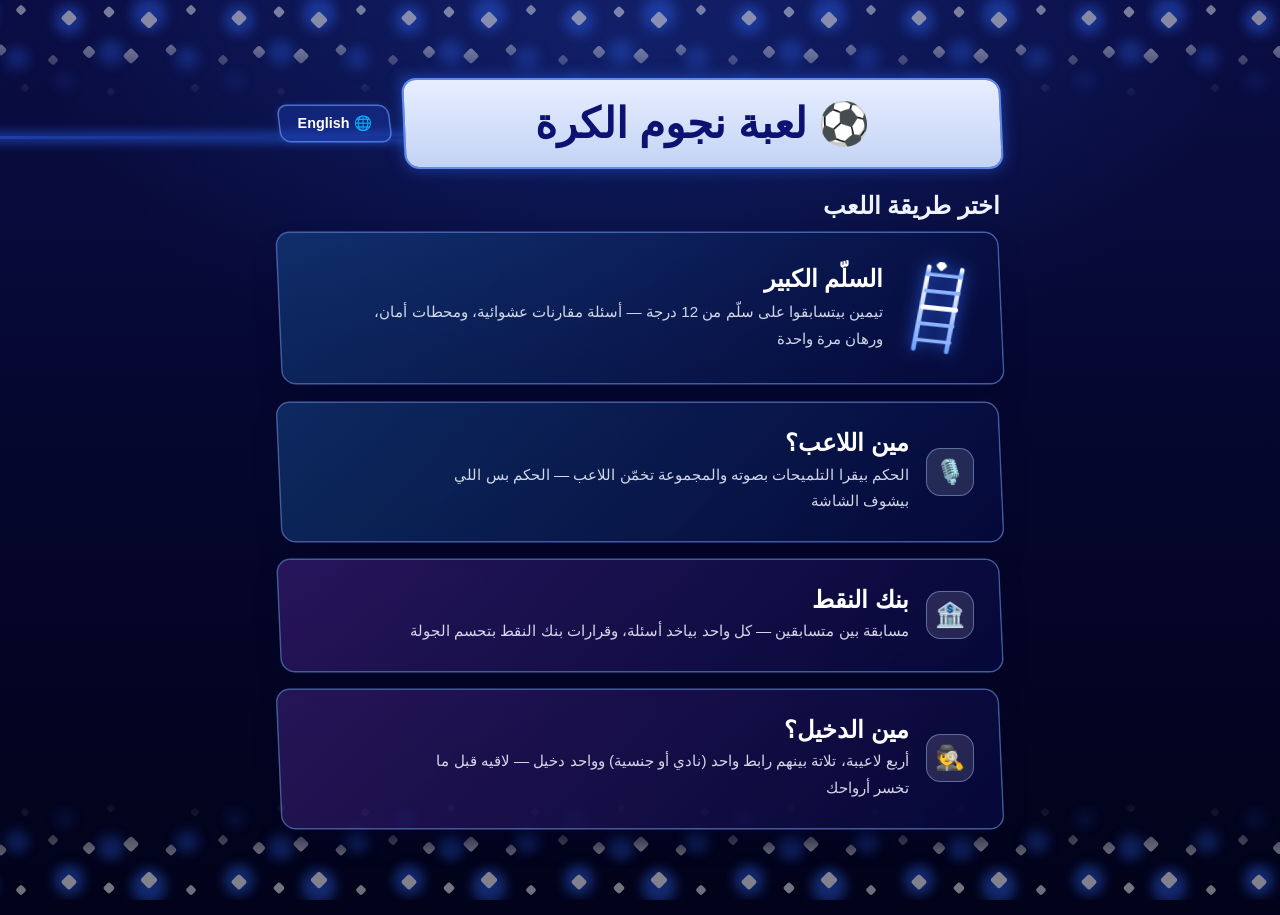
==== commit 9140a49e: "Add files via upload" ====
--- a/index.html
+++ b/index.html
@@ -9,11 +9,16 @@
 <meta property="og:title" content="لعبة نجوم الكرة">
 <meta property="og:description" content="مود الحكم وبنك النقط والسلّم الكبير — تحدّي أصحابك في معلومات الكرة.">
 <link rel="icon" href="data:image/svg+xml,%3Csvg xmlns='http://www.w3.org/2000/svg' viewBox='0 0 100 100'%3E%3Crect width='100' height='100' rx='22' fill='%231a2fc0'/%3E%3Ctext x='50' y='68' font-size='58' text-anchor='middle'%3E%E2%9A%BD%3C/text%3E%3C/svg%3E">
-<!-- خطوط: El Messiri للعناوين، IBM Plex Sans Arabic للنصوص. لو النت قطع بتتحول لـ Tahoma -->
-<link rel="preconnect" href="https://fonts.googleapis.com">
-<link rel="preconnect" href="https://fonts.gstatic.com" crossorigin>
-<link href="https://fonts.googleapis.com/css2?family=El+Messiri:wght@600;700&family=IBM+Plex+Sans+Arabic:wght@400;500;600;700&display=swap" rel="stylesheet">
+<!-- PWA + خطوط محلية (تشتغل أوفلاين) -->
+<link rel="manifest" href="manifest.json">
+<link rel="apple-touch-icon" href="icons/apple-touch-icon.png">
+<meta name="mobile-web-app-capable" content="yes">
+<meta name="apple-mobile-web-app-capable" content="yes">
+<meta name="apple-mobile-web-app-title" content="نجوم الكرة">
+<meta name="apple-mobile-web-app-status-bar-style" content="black-translucent">
+<link rel="stylesheet" href="fonts.css">
 <link rel="stylesheet" href="style.css">
+<link rel="stylesheet" href="mobile.css">
 </head>
 <body>
 <div id="app"><div class="wrap" id="root"></div></div>
@@ -34,5 +39,12 @@
 <script src="bank.js"></script>
 <!-- مود مين الدخيل؟ (لازم بعد bank.js) -->
 <script src="intruder.js"></script>
+<script>
+if ("serviceWorker" in navigator) {
+  window.addEventListener("load", function () {
+    navigator.serviceWorker.register("sw.js").catch(function () {});
+  });
+}
+</script>
 </body>
 </html>
--- a/fonts.css
+++ b/fonts.css
@@ -0,0 +1,13 @@
+/* خطوط محلية عشان اللعبة تشتغل أوفلاين */
+@font-face{font-family:'El Messiri';font-style:normal;font-display:swap;font-weight:600;src:url(fonts/el-messiri-arabic-600-normal.woff2) format('woff2');unicode-range:U+0600-06FF,U+0750-077F,U+0870-088E,U+08A0-08FF,U+200C-200E,U+2010-2011,U+FB50-FDFF,U+FE70-FEFC}
+@font-face{font-family:'El Messiri';font-style:normal;font-display:swap;font-weight:600;src:url(fonts/el-messiri-latin-600-normal.woff2) format('woff2');unicode-range:U+0000-00FF,U+0131,U+0152-0153,U+02BB-02BC,U+02C6,U+02DA,U+02DC,U+2000-206F,U+20AC,U+2122,U+2212,U+FEFF}
+@font-face{font-family:'El Messiri';font-style:normal;font-display:swap;font-weight:700;src:url(fonts/el-messiri-arabic-700-normal.woff2) format('woff2');unicode-range:U+0600-06FF,U+0750-077F,U+0870-088E,U+08A0-08FF,U+200C-200E,U+2010-2011,U+FB50-FDFF,U+FE70-FEFC}
+@font-face{font-family:'El Messiri';font-style:normal;font-display:swap;font-weight:700;src:url(fonts/el-messiri-latin-700-normal.woff2) format('woff2');unicode-range:U+0000-00FF,U+0131,U+0152-0153,U+02BB-02BC,U+02C6,U+02DA,U+02DC,U+2000-206F,U+20AC,U+2122,U+2212,U+FEFF}
+@font-face{font-family:'IBM Plex Sans Arabic';font-style:normal;font-display:swap;font-weight:400;src:url(fonts/ibm-plex-sans-arabic-arabic-400-normal.woff2) format('woff2');unicode-range:U+0600-06FF,U+0750-077F,U+0870-088E,U+08A0-08FF,U+200C-200E,U+2010-2011,U+FB50-FDFF,U+FE70-FEFC}
+@font-face{font-family:'IBM Plex Sans Arabic';font-style:normal;font-display:swap;font-weight:400;src:url(fonts/ibm-plex-sans-arabic-latin-400-normal.woff2) format('woff2');unicode-range:U+0000-00FF,U+0131,U+0152-0153,U+02BB-02BC,U+02C6,U+02DA,U+02DC,U+2000-206F,U+20AC,U+2122,U+2212,U+FEFF}
+@font-face{font-family:'IBM Plex Sans Arabic';font-style:normal;font-display:swap;font-weight:500;src:url(fonts/ibm-plex-sans-arabic-arabic-500-normal.woff2) format('woff2');unicode-range:U+0600-06FF,U+0750-077F,U+0870-088E,U+08A0-08FF,U+200C-200E,U+2010-2011,U+FB50-FDFF,U+FE70-FEFC}
+@font-face{font-family:'IBM Plex Sans Arabic';font-style:normal;font-display:swap;font-weight:500;src:url(fonts/ibm-plex-sans-arabic-latin-500-normal.woff2) format('woff2');unicode-range:U+0000-00FF,U+0131,U+0152-0153,U+02BB-02BC,U+02C6,U+02DA,U+02DC,U+2000-206F,U+20AC,U+2122,U+2212,U+FEFF}
+@font-face{font-family:'IBM Plex Sans Arabic';font-style:normal;font-display:swap;font-weight:600;src:url(fonts/ibm-plex-sans-arabic-arabic-600-normal.woff2) format('woff2');unicode-range:U+0600-06FF,U+0750-077F,U+0870-088E,U+08A0-08FF,U+200C-200E,U+2010-2011,U+FB50-FDFF,U+FE70-FEFC}
+@font-face{font-family:'IBM Plex Sans Arabic';font-style:normal;font-display:swap;font-weight:600;src:url(fonts/ibm-plex-sans-arabic-latin-600-normal.woff2) format('woff2');unicode-range:U+0000-00FF,U+0131,U+0152-0153,U+02BB-02BC,U+02C6,U+02DA,U+02DC,U+2000-206F,U+20AC,U+2122,U+2212,U+FEFF}
+@font-face{font-family:'IBM Plex Sans Arabic';font-style:normal;font-display:swap;font-weight:700;src:url(fonts/ibm-plex-sans-arabic-arabic-700-normal.woff2) format('woff2');unicode-range:U+0600-06FF,U+0750-077F,U+0870-088E,U+08A0-08FF,U+200C-200E,U+2010-2011,U+FB50-FDFF,U+FE70-FEFC}
+@font-face{font-family:'IBM Plex Sans Arabic';font-style:normal;font-display:swap;font-weight:700;src:url(fonts/ibm-plex-sans-arabic-latin-700-normal.woff2) format('woff2');unicode-range:U+0000-00FF,U+0131,U+0152-0153,U+02BB-02BC,U+02C6,U+02DA,U+02DC,U+2000-206F,U+20AC,U+2122,U+2212,U+FEFF}
--- a/mobile.css
+++ b/mobile.css
@@ -0,0 +1,13 @@
+/* تظبيطات الموبايل / التطبيق */
+html { -webkit-text-size-adjust: 100%; text-size-adjust: 100%; -webkit-tap-highlight-color: transparent; }
+body { -webkit-touch-callout: none; overscroll-behavior-y: none; }
+/* منع تحديد النص والزوم بالضغطتين على الأزرار والكروت */
+button, .pill-btn, .choice-btn, .chip, .langbtn, .backbtn, summary, .hint-head, [onclick] {
+  -webkit-user-select: none; user-select: none; touch-action: manipulation;
+}
+/* السماح بالكتابة والتحديد في خانات الإدخال */
+input, textarea { -webkit-user-select: text; user-select: text; touch-action: manipulation; }
+/* iOS بيعمل زوم تلقائي لو حجم خط الإدخال أقل من 16px */
+input, textarea, select { font-size: max(16px, 1rem); }
+/* حواف الشاشة (notch) على الجنب في الوضع الأفقي */
+body { padding-left: env(safe-area-inset-left, 0px); padding-right: env(safe-area-inset-right, 0px); }
